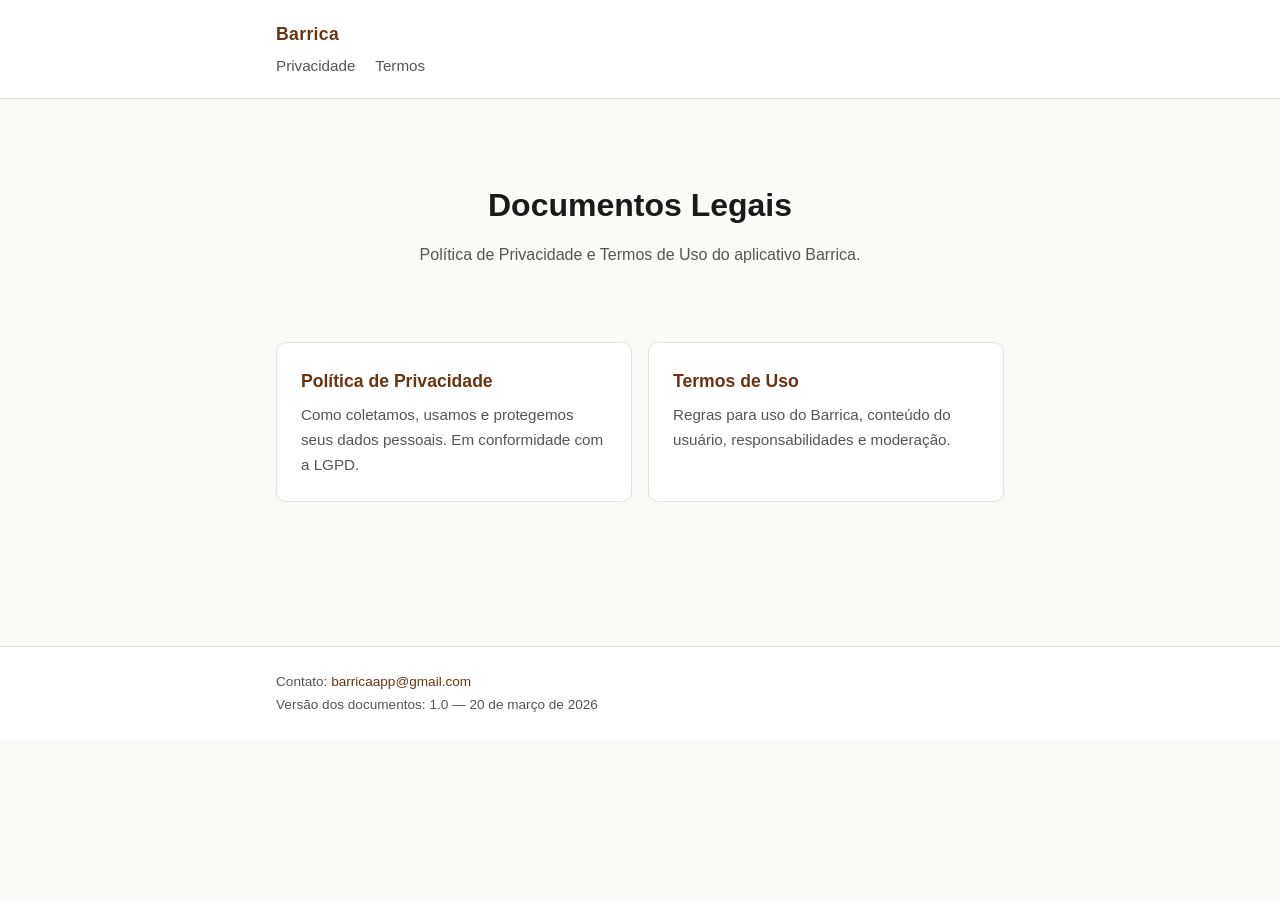
==== index.html @ d05d8abc "chore: initial commit Static site hosting Barrica's legal documents (Privacy Policy and Terms of Use" ====
<!DOCTYPE html>
<html lang="pt-BR">
<head>
  <meta charset="UTF-8" />
  <meta name="viewport" content="width=device-width, initial-scale=1.0" />
  <meta name="description" content="Documentos legais do Barrica — Política de Privacidade e Termos de Uso." />
  <meta name="robots" content="index, follow" />
  <title>Barrica — Documentos Legais</title>
  <link rel="stylesheet" href="style.css" />
</head>
<body>
  <header>
    <div class="inner">
      <a href="index.html" class="brand">Barrica</a>
      <nav>
        <a href="privacy.html">Privacidade</a>
        <a href="terms.html">Termos</a>
      </nav>
    </div>
  </header>

  <main>
    <section class="hero">
      <h1>Documentos Legais</h1>
      <p>Política de Privacidade e Termos de Uso do aplicativo Barrica.</p>
    </section>

    <div class="cards">
      <a class="card" href="privacy.html">
        <h2>Política de Privacidade</h2>
        <p>Como coletamos, usamos e protegemos seus dados pessoais. Em conformidade com a LGPD.</p>
      </a>
      <a class="card" href="terms.html">
        <h2>Termos de Uso</h2>
        <p>Regras para uso do Barrica, conteúdo do usuário, responsabilidades e moderação.</p>
      </a>
    </div>
  </main>

  <footer>
    <div class="inner">
      Contato: <a href="mailto:barricaapp@gmail.com">barricaapp@gmail.com</a>
      <br />
      Versão dos documentos: 1.0 — 20 de março de 2026
    </div>
  </footer>
</body>
</html>
---- style.css ----
/* Barrica — Documentos Legais
 * Estilo sóbrio, mobile-first, sem dependências externas.
 */

:root {
  --bg: #fafaf7;
  --surface: #ffffff;
  --text: #1a1a1a;
  --text-muted: #555;
  --accent: #6b3410; /* tom madeira/cachaça */
  --accent-soft: #b87a3d;
  --border: #e6e2da;
  --max-width: 760px;
}

* {
  box-sizing: border-box;
}

html {
  -webkit-text-size-adjust: 100%;
}

body {
  margin: 0;
  padding: 0;
  background: var(--bg);
  color: var(--text);
  font-family: -apple-system, BlinkMacSystemFont, "Segoe UI", Roboto, "Helvetica Neue", Arial, sans-serif;
  font-size: 17px;
  line-height: 1.65;
}

header {
  background: var(--surface);
  border-bottom: 1px solid var(--border);
  padding: 1.25rem 1rem;
}

header .inner,
main,
footer .inner {
  max-width: var(--max-width);
  margin: 0 auto;
  padding: 0 1rem;
}

header .brand {
  font-size: 1.1rem;
  font-weight: 600;
  color: var(--accent);
  letter-spacing: 0.02em;
  text-decoration: none;
  display: inline-block;
}

header .brand:hover {
  color: var(--accent-soft);
}

header nav {
  margin-top: 0.25rem;
  font-size: 0.95rem;
}

header nav a {
  color: var(--text-muted);
  text-decoration: none;
  margin-right: 1rem;
}

header nav a:hover,
header nav a.active {
  color: var(--accent);
}

main {
  padding: 2rem 1rem 4rem;
}

h1 {
  font-size: 1.7rem;
  margin: 0 0 0.5rem;
  color: var(--text);
  font-weight: 700;
}

h1 + .meta {
  color: var(--text-muted);
  font-size: 0.9rem;
  margin-bottom: 2rem;
}

h2 {
  font-size: 1.15rem;
  margin: 2rem 0 0.75rem;
  color: var(--accent);
  font-weight: 600;
  border-bottom: 1px solid var(--border);
  padding-bottom: 0.4rem;
}

p {
  margin: 0.6rem 0;
  white-space: pre-wrap;
}

.toc {
  background: var(--surface);
  border: 1px solid var(--border);
  border-radius: 8px;
  padding: 1rem 1.25rem;
  margin: 1.5rem 0 2.5rem;
}

.toc strong {
  display: block;
  margin-bottom: 0.5rem;
  color: var(--text-muted);
  font-size: 0.85rem;
  text-transform: uppercase;
  letter-spacing: 0.05em;
}

.toc ol {
  margin: 0;
  padding-left: 1.25rem;
  font-size: 0.95rem;
}

.toc a {
  color: var(--text);
  text-decoration: none;
}

.toc a:hover {
  color: var(--accent);
  text-decoration: underline;
}

footer {
  background: var(--surface);
  border-top: 1px solid var(--border);
  padding: 1.5rem 1rem;
  margin-top: 3rem;
  font-size: 0.85rem;
  color: var(--text-muted);
}

footer a {
  color: var(--accent);
  text-decoration: none;
}

footer a:hover {
  text-decoration: underline;
}

/* Landing (index) */
.hero {
  text-align: center;
  padding: 3rem 1rem 2rem;
}

.hero h1 {
  font-size: 2rem;
  margin-bottom: 0.5rem;
}

.hero p {
  color: var(--text-muted);
  font-size: 1rem;
  white-space: normal;
}

.cards {
  display: grid;
  gap: 1rem;
  grid-template-columns: 1fr;
  margin: 2rem 0;
}

@media (min-width: 600px) {
  .cards {
    grid-template-columns: 1fr 1fr;
  }
}

.card {
  display: block;
  background: var(--surface);
  border: 1px solid var(--border);
  border-radius: 10px;
  padding: 1.5rem;
  text-decoration: none;
  color: var(--text);
  transition: border-color 0.15s, transform 0.15s;
}

.card:hover {
  border-color: var(--accent);
  transform: translateY(-2px);
}

.card h2 {
  margin: 0 0 0.4rem;
  border: none;
  padding: 0;
  font-size: 1.1rem;
  color: var(--accent);
}

.card p {
  margin: 0;
  color: var(--text-muted);
  font-size: 0.95rem;
  white-space: normal;
}
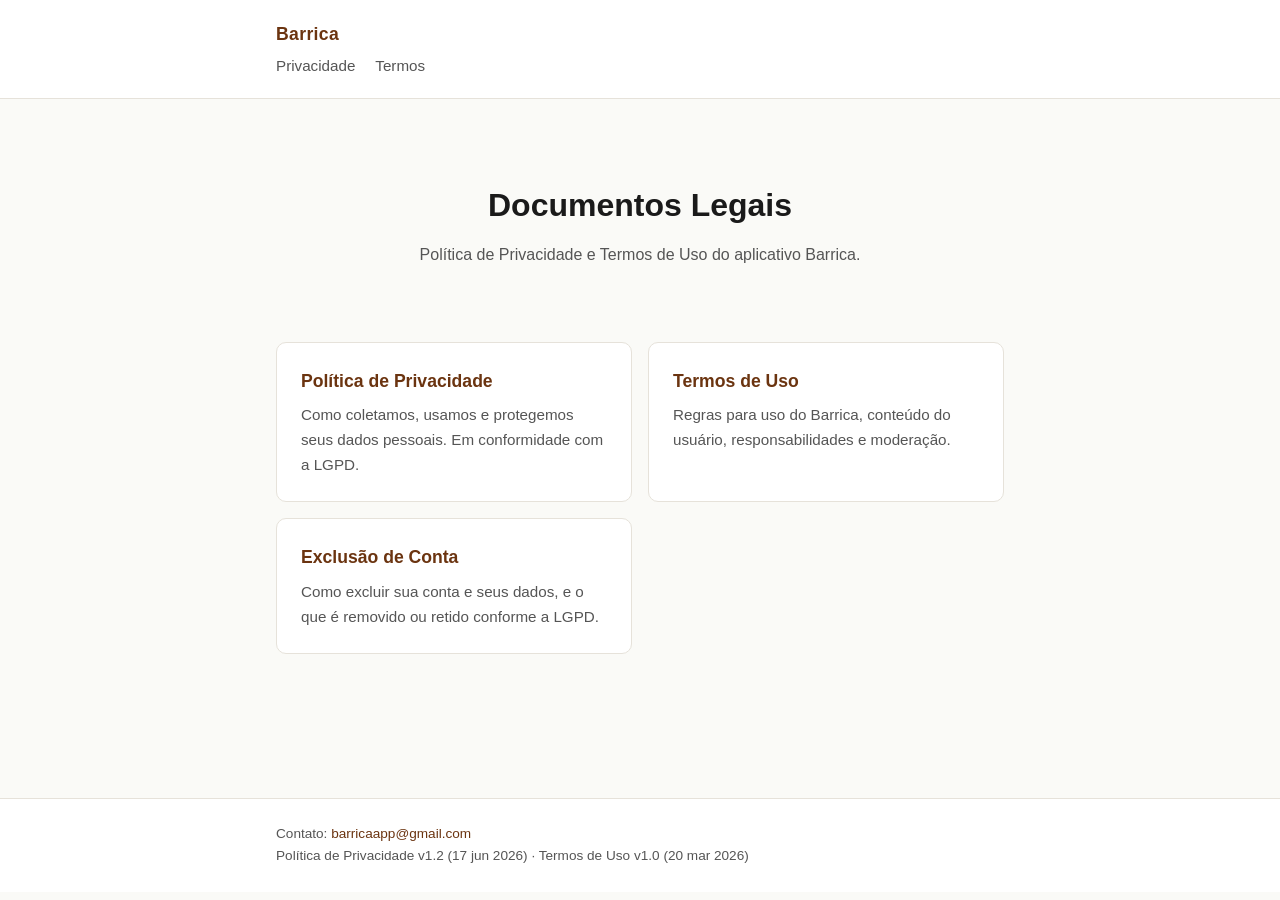
==== commit 27b84a9b: "feat: pagina publica de exclusao de conta (Google Play / LGPD) Adiciona delete-account.html com o ca" ====
--- a/index.html
+++ b/index.html
@@ -34,6 +34,10 @@
         <h2>Termos de Uso</h2>
         <p>Regras para uso do Barrica, conteúdo do usuário, responsabilidades e moderação.</p>
       </a>
+      <a class="card" href="delete-account.html">
+        <h2>Exclusão de Conta</h2>
+        <p>Como excluir sua conta e seus dados, e o que é removido ou retido conforme a LGPD.</p>
+      </a>
     </div>
   </main>
 
@@ -41,7 +45,7 @@
     <div class="inner">
       Contato: <a href="mailto:barricaapp@gmail.com">barricaapp@gmail.com</a>
       <br />
-      Versão dos documentos: 1.0 — 20 de março de 2026
+      Política de Privacidade v1.2 (17 jun 2026) · Termos de Uso v1.0 (20 mar 2026)
     </div>
   </footer>
 </body>
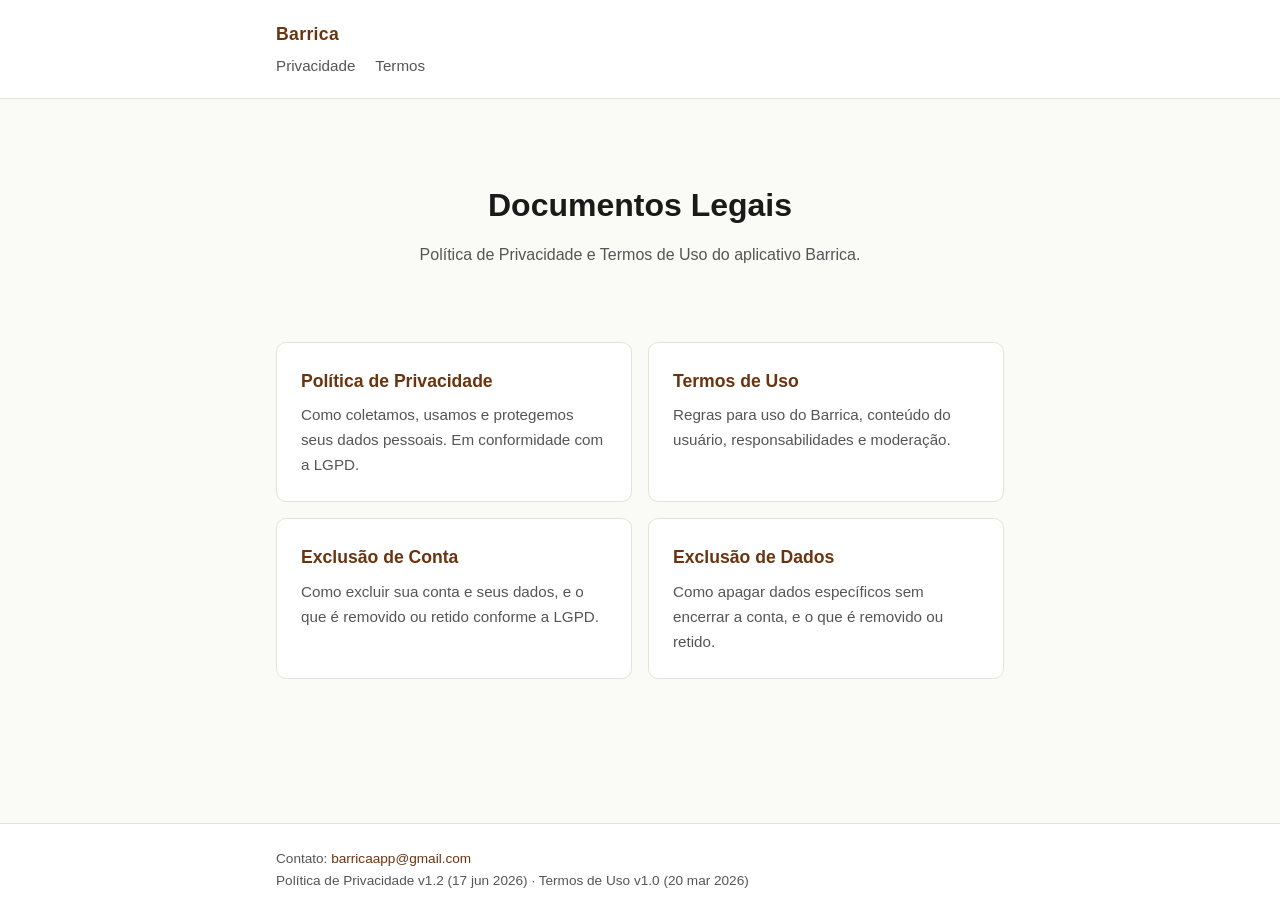
==== commit 30bf9b4a: "feat: pagina publica de exclusao de dados (sem apagar conta) Adiciona delete-data.html documentando " ====
--- a/index.html
+++ b/index.html
@@ -38,6 +38,10 @@
         <h2>Exclusão de Conta</h2>
         <p>Como excluir sua conta e seus dados, e o que é removido ou retido conforme a LGPD.</p>
       </a>
+      <a class="card" href="delete-data.html">
+        <h2>Exclusão de Dados</h2>
+        <p>Como apagar dados específicos sem encerrar a conta, e o que é removido ou retido.</p>
+      </a>
     </div>
   </main>
 
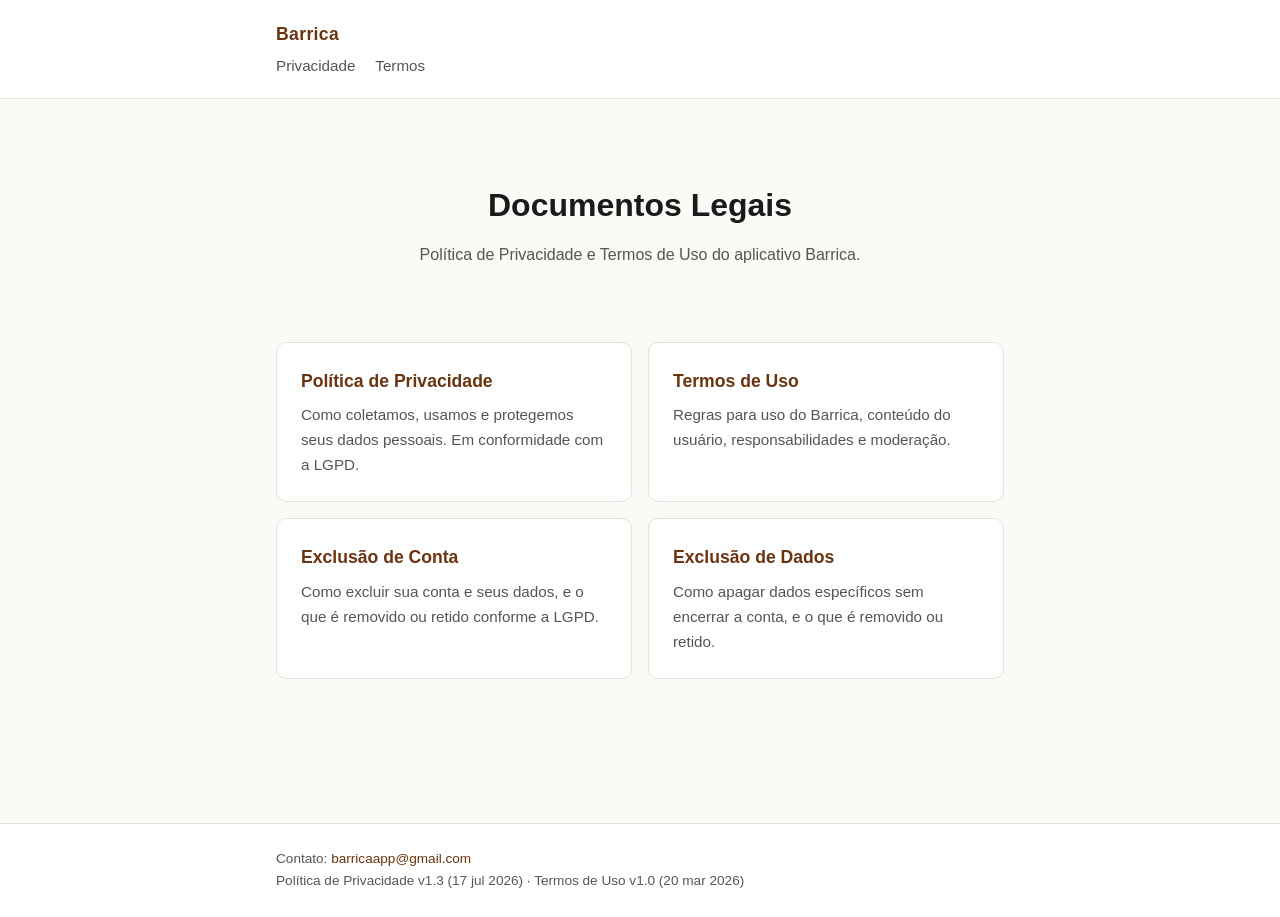
==== commit 5f49ecb0: "chore: migra o site para o dominio proprio legal.barrica.app DNS ja configurado (CNAME no Cloudflare" ====
--- a/index.html
+++ b/index.html
@@ -49,7 +49,7 @@
     <div class="inner">
       Contato: <a href="mailto:barricaapp@gmail.com">barricaapp@gmail.com</a>
       <br />
-      Política de Privacidade v1.2 (17 jun 2026) · Termos de Uso v1.0 (20 mar 2026)
+      Política de Privacidade v1.3 (17 jul 2026) · Termos de Uso v1.0 (20 mar 2026)
     </div>
   </footer>
 </body>
